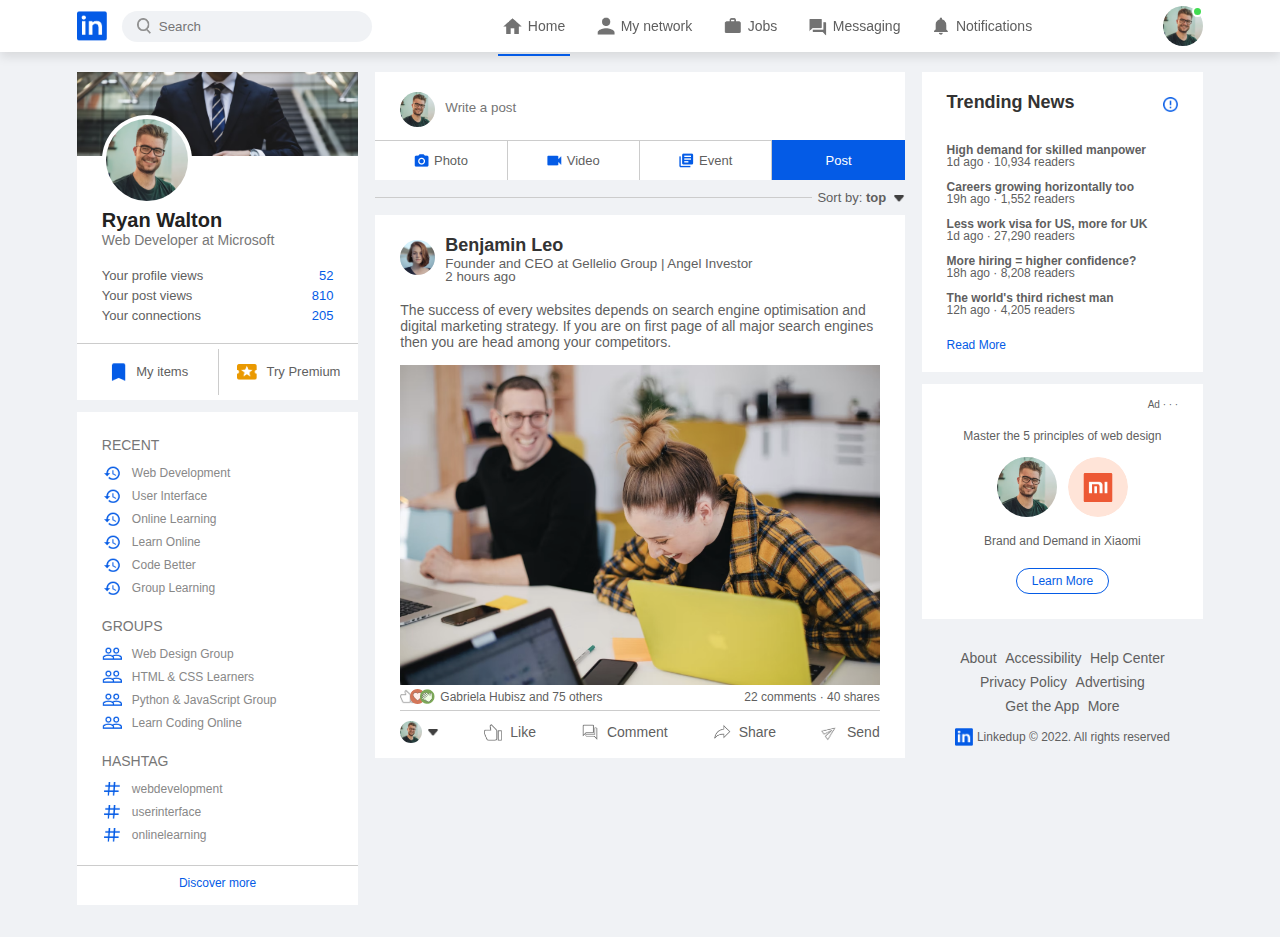
==== index.html @ 1560739d "post" ====
<!DOCTYPE html>
<html lang="en">
<head>
    <meta charset="UTF-8">
    <meta http-equiv="X-UA-Compatible" content="IE=edge">
    <meta name="viewport" content="width=device-width, initial-scale=1.0">
    <title>Social Media Website</title>
    <link rel="stylesheet" href="style.css">
</head>
<body>

<nav class="navbar">
    <div class="navbar-left">
        <a href="index.html" class="logo"><img src="images/logo.png"> </a>
        <div class="search-box">
            <img src="images/search.png">
            <input type="text" placeholder="Search">
        </div>
    </div>
    <div class="navbar-center">
        <ul>
            <li><a href="#" class="active-link"><img src="images/home.png"><span>Home</span> </a> </li>
            <li><a href="#"><img src="images/network.png"><span>My network</span> </a> </li>
            <li><a href="#"><img src="images/jobs.png"><span>Jobs</span> </a> </li>
            <li><a href="#"><img src="images/message.png"><span>Messaging</span> </a> </li>
            <li><a href="#"><img src="images/notification.png"><span>Notifications</span> </a> </li>
        </ul>
    </div>
    <div class="navbar-right">
        <div class="online">
            <img src="images/user-1.png" class="nav-profile-img">
        </div>
    </div>
</nav>


<!-----------navbar close------------>

<div class="container">
<!-------left sidebar---------->
    <div class="left-sidebar">
        <div class="sidebar-profile-box">
            <img src="images/cover-pic.png" width="100%">
            <div class="sidebar-profile-info">
                <img src="images/user-1.png">
                <h1>Ryan Walton</h1>
                <h3>Web Developer at Microsoft</h3>
                <ul>
                    <li>Your profile views <span>52</span></li>
                    <li>Your post views <span>810</span></li>
                    <li>Your connections <span>205</span></li>
                </ul>
            </div>
            <div class="sidebar-profile-link">
                <a href="#"><img src="images/items.png">My items</a>
                <a href="#"><img src="images/premium.png">Try Premium</a>
            </div>
        </div>
        <div class="sidebar-activity">
            <h3>RECENT</h3>
            <a href="#"><img src="images/recent.png"> Web Development </a>
            <a href="#"><img src="images/recent.png"> User Interface </a>
            <a href="#"><img src="images/recent.png"> Online Learning </a>
            <a href="#"><img src="images/recent.png"> Learn Online </a>
            <a href="#"><img src="images/recent.png"> Code Better </a>
            <a href="#"><img src="images/recent.png"> Group Learning </a>
            <h3>GROUPS</h3>
            <a href="#"><img src="images/group.png"> Web Design Group </a>
            <a href="#"><img src="images/group.png"> HTML & CSS Learners </a>
            <a href="#"><img src="images/group.png"> Python & JavaScript Group </a>
            <a href="#"><img src="images/group.png"> Learn Coding Online </a>
            <h3>HASHTAG</h3>
            <a href="#"><img src="images/hashtag.png"> webdevelopment </a>
            <a href="#"><img src="images/hashtag.png"> userinterface </a>
            <a href="#"><img src="images/hashtag.png"> onlinelearning </a>
            <div class="discover-more-link">
                <a href="#">Discover more</a>
            </div>
        </div>
    </div>
<!-------main content---------->
    <div class="main-content">
        <div class="create-post">
            <div class="create-post-input">
                <img src="images/user-1.png">
                <textarea rows="2" placeholder="Write a post"></textarea>
            </div>
            <div class="create-post-links">
                <li><img src="images/photo.png">Photo</li>
                <li><img src="images/video.png">Video</li>
                <li><img src="images/event.png">Event</li>
                <li>Post</li>
            </div>
        </div>
        <div class="sort-by">
            <hr>
            <p>Sort by: <span>top <img src="images/down-arrow.png"></span></p>
        </div>

        <div class="post">
            <div class="post-author">
                <img src="images/user-3.png">
                <div>
                    <h1>Benjamin Leo</h1>
                    <small>Founder and CEO at Gellelio Group | Angel Investor</small>
                    <small>2 hours ago</small>
                </div>
            </div>
            <p>The success of every websites depends on search engine optimisation and digital marketing strategy. If you are on first page of all major search engines then you are head among your competitors.</p>
            <img src="images/post-image-1.png" width="100%">

            <div class="post-stats">
                <div>
                    <img src="images/thumbsup.png">
                    <img src="images/love.png">
                    <img src="images/clap.png">
                    <span class="liked-users">Gabriela Hubisz and 75 others</span>
                </div>
                <div>
                    <span>22 comments &middot; 40 shares</span>
                </div>
            </div>

            <div class="post-activity">
                <div>
                    <img src="images/user-1.png" class="post-activity-user-icon">
                    <img src="images/down-arrow.png" class="post-activity-arrow-icon">
                </div>
                <div class="post-activity-link">
                    <img src="images/like.png">
                    <span>Like</span>
                </div>
                <div class="post-activity-link">
                    <img src="images/comment.png">
                    <span>Comment</span>
                </div>
                <div class="post-activity-link">
                    <img src="images/share.png">
                    <span>Share</span>
                </div>
                <div class="post-activity-link">
                    <img src="images/send.png">
                    <span>Send</span>
                </div>
            </div>

        </div>

    </div>
<!-------right sidebar---------->
    <div class="right-sidebar">
        <div class="sidebar-news">
            <img src="images/more.png" class="info-icon">
            <h3>Trending News</h3>
            <a href="#">High demand for skilled manpower</a>
            <span>1d ago &middot; 10,934 readers</span>

            <a href="#">Careers growing horizontally too</a>
            <span>19h ago &middot; 1,552 readers</span>

            <a href="#">Less work visa for US, more for UK</a>
            <span>1d ago &middot; 27,290 readers</span>

            <a href="#">More hiring = higher confidence?</a>
            <span>18h ago &middot; 8,208 readers</span>

            <a href="#">The world's third richest man</a>
            <span>12h ago &middot; 4,205 readers</span>

            <a href="#" class="read-more-link">Read More</a>
        </div>


        <div class="sidebar-ad">
            <small>Ad &middot; &middot; &middot;</small>
            <p>Master the 5 principles of web design</p>
            <div>
                <img src="images/user-1.png">
                <img src="images/mi-logo.png">
            </div>
            <b>Brand and Demand in Xiaomi</b>
            <a href="#" class="ad-link">Learn More</a>
        </div>

        <div class="sidebar-useful-links">
            <a href="#">About</a>
            <a href="#">Accessibility</a>
            <a href="#">Help Center</a>
            <a href="#">Privacy Policy</a>
            <a href="#">Advertising</a>
            <a href="#">Get the App</a>
            <a href="#">More</a>

            <div class="copyright-msg">
                <img src="images/logo.png">
                <p>Linkedup &#169; 2022. All rights reserved</p>
            </div>

        </div>

    </div>
</div>
    
</body>
</html>
---- style.css ----
*{
    margin: 0;
    padding: 0;
    font-family: 'Poppins', sans-serif;
    box-sizing: border-box;
}
body{
    background: #f0f2f5;
    color: #5f5f5f;
}
a{
    text-decoration: none;
    color: #5f5f5f;
}
.navbar{
    display: flex;
    align-items: center;
    justify-content: space-between;
    background: #fff;
    padding: 6px 6%;
    position: sticky;
    top: 0;
    z-index: 100;
    box-shadow: 0 5px 10px rgba(0, 0, 0, 0.1);
}
.logo img{
    width: 30px;
    margin-right: 15px;
    display: block;
}
.navbar-center ul li{
    display: inline-block;
    list-style: none;
}
.navbar-center ul li a{
    display: flex;
    align-items: center;
    font-size: 14px;
    margin: 5px 8px;
    padding-right: 5px;
    position: relative;
}
.navbar-center ul li a img{
    width: 30px;
}
.navbar-center ul li a::after{
    content: '';
    width: 0;
    height: 2px;
    background: #045be6;
    position: absolute;
    bottom: -15px;
    transition: width 0.3s;
}
.navbar-center ul li a:hover::after,
.navbar-center ul li a.active-link::after
{
    width: 100%;
}
.nav-profile-img{
    width: 40px;
    border-radius: 50%;
    display: block;
    cursor: pointer;
    position: relative;
}
.online{
    position: relative;
}
.online::after{
    content: '';
    width: 7px;
    height: 7px;
    border: 2px solid #fff;
    border-radius: 50%;
    right: 0px;
    top: 0px;
    background: #41db51;
    position: absolute;
}
.search-box{
    background: #f0f2f5;
    width: 250px;
    border-radius: 20px;
    display: flex;
    align-items: center;
    padding: 0 15px;
}
.navbar-left{
    display: flex;
    align-items: center;
}
.search-box img{
    width: 14px;
}
.search-box input{
    width: 100%;
    background: transparent;
    padding: 8px;
    outline: none;
    border: 0;
}

/*-------------------navbar end ----------------*/

.container{
    padding: 20px 6%;
    display: flex;
    flex-wrap: wrap;
    justify-content: space-between;
}

/*-------------------left sidebar------------*/

.left-sidebar{
    flex-basis: 25%;
    align-self: flex-start;
}
.sidebar-profile-box{
    background: #fff;
}
.sidebar-profile-info{
    padding: 0 25px;
}
.sidebar-profile-info img{
    width: 90px;
    border-radius: 50%;
    background: #fff;
    padding: 4px;
    margin-top: -45px;
}
.sidebar-profile-info h1{
    font-size: 20px;
    font-weight: 600;
    color: #222;
}
.sidebar-profile-info h3{
    font-size: 14px;
    font-weight: 500;
    color: #777;
}
.sidebar-profile-info ul{
    list-style: none;
    margin: 20px 0;
}
.sidebar-profile-info ul li{
    width: 100%;
    margin: 5px 0;
    font-size: 13px;
}
.sidebar-profile-info ul li span{
    float: right;
    color: #045be6;
}
.sidebar-profile-link{
    display: flex;
    align-items: center;
    border-top: 1px solid #ccc;
}
.sidebar-profile-link a{
    flex-basis: 50%;
    display: flex;
    align-items: center;
    justify-content: center;
    padding: 15px 0;
    font-size: 13px;
    border-left: 1px solid #ccc;
}
.sidebar-profile-link a:first-child{
    border-left: 0;
}
.sidebar-profile-link a img{
    width: 20px;
    margin-right: 10px;
}
.sidebar-activity{
    background: #fff;
    padding: 5px 25px;
    margin: 12px 0;
}
.sidebar-activity h3{
    color: #777;
    font-size: 14px;
    font-weight: 500;
    margin: 20px 0 10px;
}
.sidebar-activity a{
    display: flex;
    align-items: center;
    font-size: 12px;
    font-weight: 500;
    color: #888;
    margin: 3px 0;
}
.sidebar-activity a img{
    width: 20px;
    margin-right: 10px;
}
.discover-more-link{
    border-top: 1px solid #ccc;
    text-align: center;
    margin-top: 20px;
    margin-left: -25px;
    margin-right: -25px;
}
.discover-more-link a{
    color: #045be6;
    display: inline-block;
    margin: 10px 0;
}

/*-------------------right sidebar------------*/
.right-sidebar{
    flex-basis: 25%;
    align-self: flex-start;
}
.sidebar-news{
    background: #fff;
    padding: 10px 25px;
}
.info-icon{
    width: 15px;
    float: right;
    margin-top: 15px;
}
.sidebar-news h3{
    font-size: 18px;
    font-weight: 600;
    color: #333;
    margin: 10px 0 30px;
}
.sidebar-news a{
    display: block;
    font-size: 12px;
    font-weight: 600;
    margin-top: 10px;
    margin-bottom: -5px;
}
.sidebar-news span{
    font-size: 12px;
}
.sidebar-news .read-more-link{
    color: #045be6;
    font-weight: 500;
    margin: 20px 0 10px;
}
.sidebar-ad{
    background: #fff;
    padding: 15px 25px;
    text-align: center;
    margin: 12px 0;
    font-size: 12px;
}
.sidebar-ad img{
    width: 60px;
    border-radius: 50%;
    margin: 4px;
}
.sidebar-ad small{
    float: right;
    font-weight: 500;
}
.sidebar-ad p{
    margin-top: 30px;
    margin-bottom: 10px;
}
.sidebar-ad b{
    display: block;
    font-weight: 500;
    margin-top: 10px;
}
.ad-link{
    display: inline-block;
    border: 1px solid #045be6;
    border-radius: 30px;
    padding: 5px 15px;
    color: #045be6;
    font-weight: 500;
    margin: 20px auto 10px;
}
.sidebar-useful-links{
    padding: 15px 25px;
    text-align: center;
}
.sidebar-useful-links a{
    display: inline-block;
    font-size: 14px;
    margin: 4px 2px;
}
.copyright-msg{
    display: flex;
    align-items: center;
    justify-content: center;
    font-size: 12px;
    margin-top: 10px;
    font-weight: 500;
}
.copyright-msg img{
    width: 18px;
    margin-right: 4px;
}

/*-------------------main content------------*/
.main-content{
    flex-basis: 47%;
}
.create-post{
    background: #fff;
}
.create-post-input{
    padding: 20px 25px 10px;
    display: flex;
    align-items: flex-start;
}
.create-post-input img{
    width: 35px;
    border-radius: 50%;
    margin-right: 10px;
}
.create-post-input textarea{
    width: 100%;
    border: 0;
    outline: 0;
    resize: none;
    background: transparent;
    margin-top: 8px;
}
::placeholder{
    font-weight: 500;
}
.create-post-links{
    display: flex;
    align-items: flex-start;
}
.create-post-links li{
    list-style: none;
    border-top: 1px solid #ccc;
    border-right: 1px solid #ccc;
    flex-basis: 25%;
    height: 40px;
    font-size: 13px;
    display: flex;
    align-items: center;
    justify-content: center;
    cursor: pointer;
}
.create-post-links li img{
    width: 15px;
    margin-right: 5px;
}
.create-post-links li:last-child{
    background: #045be6;
    color: #fff;
    border-top: 0;
    border-right: 0;
}
.sort-by{
    display: flex;
    align-items: center;
    margin: 10px 0;
}
.sort-by hr{
    flex: 1;
    border: 0;
    height: 1px;
    background: #ccc;
}
.sort-by p{
    font-size: 13px;
    padding-left: 5px;
}
.sort-by p span{
    font-weight: 600;
    cursor: pointer;
}
.sort-by p span img{
    width: 12px;
    margin-left: 3px;
}
.post{
    background: #fff;
    padding: 20px 25px 5px;
    margin: 5px 0 15px;
}
.post-author{
    display: flex;
    align-items: flex-start;
    margin-bottom: 20px;
}
.post-author img{
    width: 35px;
    border-radius: 50%;
    margin-right: 10px;
    margin-top: 5px;
}
.post-author h1{
    font-size: 18px;
    font-weight: 600;
    color: #333;
}
.post-author small{
    display: block;
    margin-bottom: -2px;
}
.post p{
    font-size: 14px;
    margin-bottom: 15px;
}
.post-stats{
    display: flex;
    flex-wrap: wrap;
    align-items: center;
    justify-content: space-between;
    font-size: 12px;
    border-bottom: 1px solid #ccc;
    padding-bottom: 6px;
}
.post-stats div{
    display: flex;
    align-items: center;
}
.post-stats img{
    width: 15px;
    margin-right: -5px;
}
.liked-users{
    margin-left: 10px;
}
.post-activity{
    display: flex;
    align-items: center;
    justify-content: space-between;
    padding: 10px 0;
    font-size: 14px;
    font-weight: 500;
}
.post-activity div{
    display: flex;
    align-items: center;
}
.post-activity-user-icon{
    width: 22px;
    border-radius: 50%;
}
.post-activity-arrow-icon{
    width: 12px;
    margin-left: 5px;
}
.post-activity-link img{
    width: 18px;
    margin-right: 8px;
}
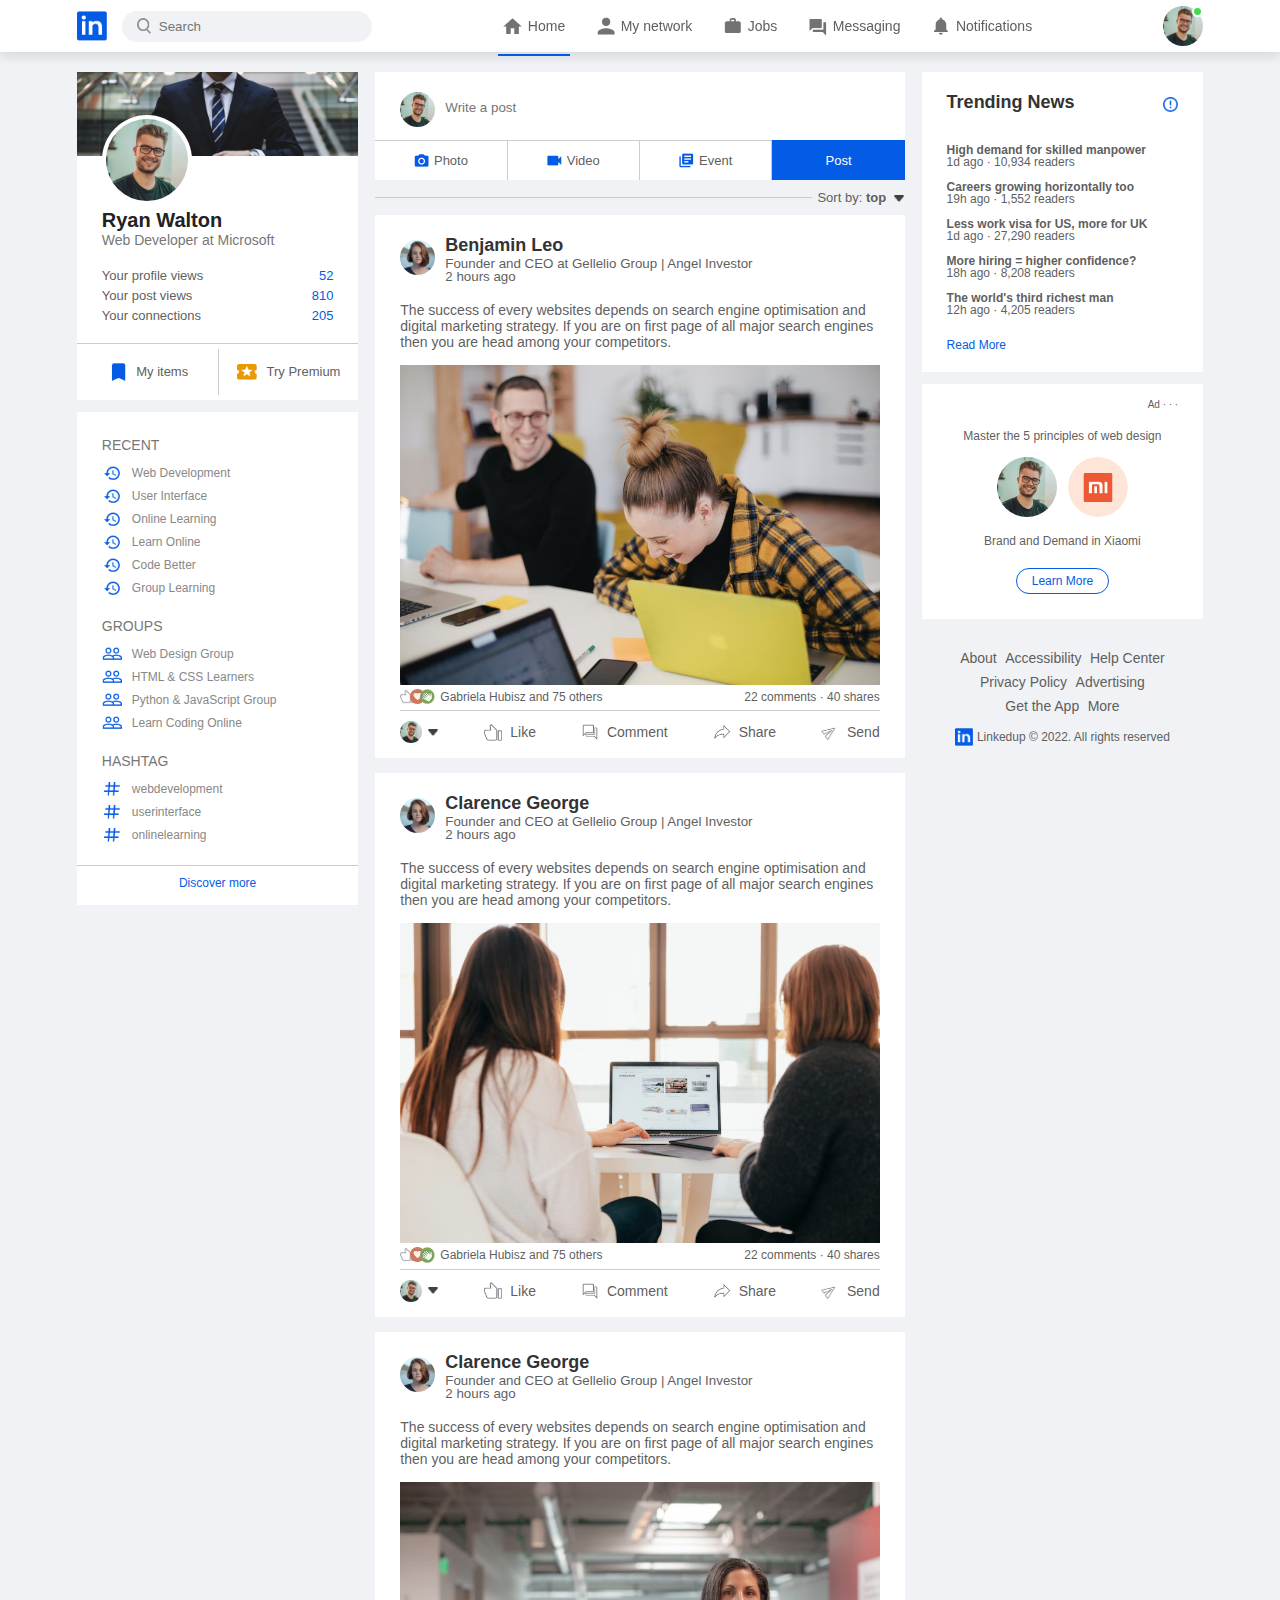
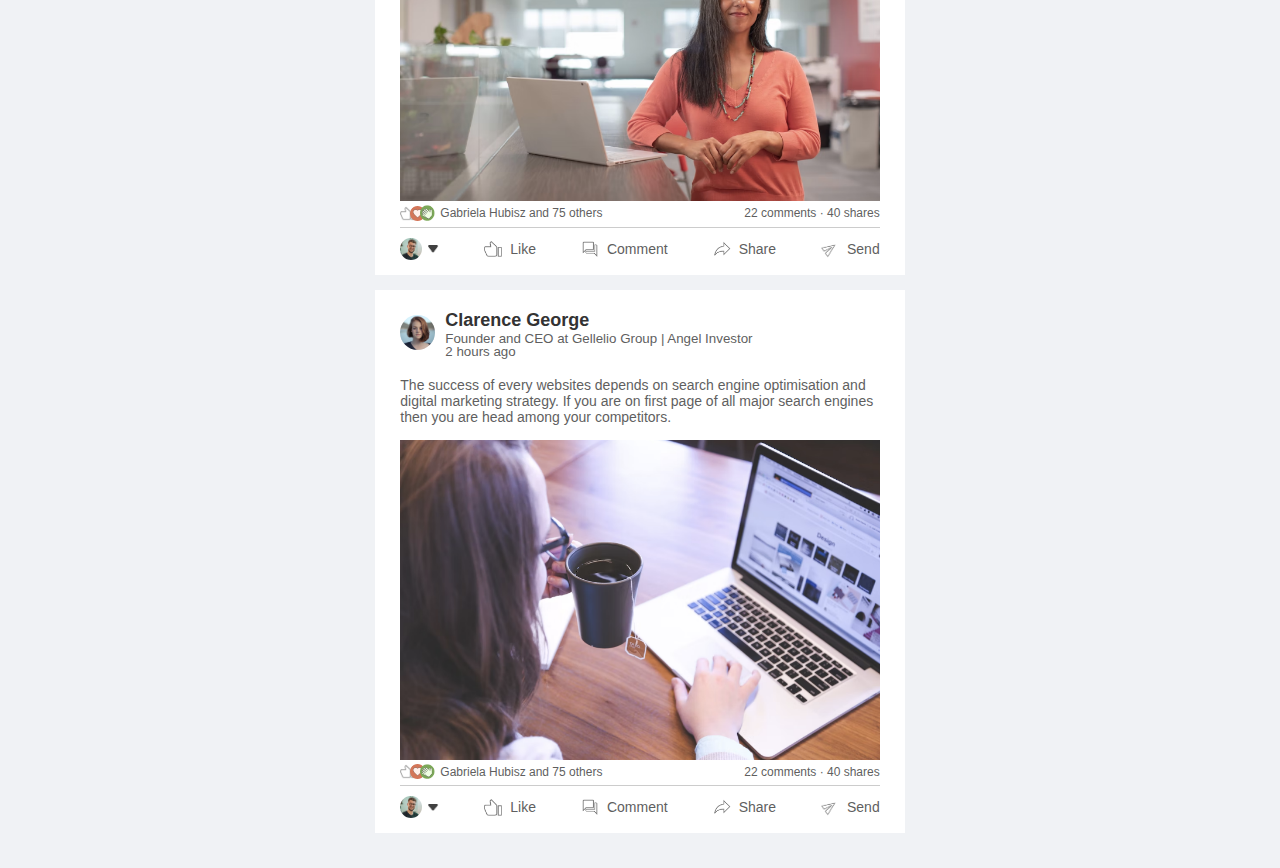
==== commit f627898e: "posts" ====
--- a/index.html
+++ b/index.html
@@ -145,6 +145,150 @@
             </div>
 
         </div>
+        <div class="post">
+            <div class="post-author">
+                <img src="images/user-3.png">
+                <div>
+                    <h1>Clarence George</h1>
+                    <small>Founder and CEO at Gellelio Group | Angel Investor</small>
+                    <small>2 hours ago</small>
+                </div>
+            </div>
+            <p>The success of every websites depends on search engine optimisation and digital marketing strategy. If you are on first page of all major search engines then you are head among your competitors.</p>
+            <img src="images/post-image-2.png" width="100%">
+
+            <div class="post-stats">
+                <div>
+                    <img src="images/thumbsup.png">
+                    <img src="images/love.png">
+                    <img src="images/clap.png">
+                    <span class="liked-users">Gabriela Hubisz and 75 others</span>
+                </div>
+                <div>
+                    <span>22 comments &middot; 40 shares</span>
+                </div>
+            </div>
+
+            <div class="post-activity">
+                <div>
+                    <img src="images/user-1.png" class="post-activity-user-icon">
+                    <img src="images/down-arrow.png" class="post-activity-arrow-icon">
+                </div>
+                <div class="post-activity-link">
+                    <img src="images/like.png">
+                    <span>Like</span>
+                </div>
+                <div class="post-activity-link">
+                    <img src="images/comment.png">
+                    <span>Comment</span>
+                </div>
+                <div class="post-activity-link">
+                    <img src="images/share.png">
+                    <span>Share</span>
+                </div>
+                <div class="post-activity-link">
+                    <img src="images/send.png">
+                    <span>Send</span>
+                </div>
+            </div>
+
+        </div>
+        <div class="post">
+            <div class="post-author">
+                <img src="images/user-3.png">
+                <div>
+                    <h1>Clarence George</h1>
+                    <small>Founder and CEO at Gellelio Group | Angel Investor</small>
+                    <small>2 hours ago</small>
+                </div>
+            </div>
+            <p>The success of every websites depends on search engine optimisation and digital marketing strategy. If you are on first page of all major search engines then you are head among your competitors.</p>
+            <img src="images/post-image-3.png" width="100%">
+
+            <div class="post-stats">
+                <div>
+                    <img src="images/thumbsup.png">
+                    <img src="images/love.png">
+                    <img src="images/clap.png">
+                    <span class="liked-users">Gabriela Hubisz and 75 others</span>
+                </div>
+                <div>
+                    <span>22 comments &middot; 40 shares</span>
+                </div>
+            </div>
+
+            <div class="post-activity">
+                <div>
+                    <img src="images/user-1.png" class="post-activity-user-icon">
+                    <img src="images/down-arrow.png" class="post-activity-arrow-icon">
+                </div>
+                <div class="post-activity-link">
+                    <img src="images/like.png">
+                    <span>Like</span>
+                </div>
+                <div class="post-activity-link">
+                    <img src="images/comment.png">
+                    <span>Comment</span>
+                </div>
+                <div class="post-activity-link">
+                    <img src="images/share.png">
+                    <span>Share</span>
+                </div>
+                <div class="post-activity-link">
+                    <img src="images/send.png">
+                    <span>Send</span>
+                </div>
+            </div>
+
+        </div>
+        <div class="post">
+            <div class="post-author">
+                <img src="images/user-3.png">
+                <div>
+                    <h1>Clarence George</h1>
+                    <small>Founder and CEO at Gellelio Group | Angel Investor</small>
+                    <small>2 hours ago</small>
+                </div>
+            </div>
+            <p>The success of every websites depends on search engine optimisation and digital marketing strategy. If you are on first page of all major search engines then you are head among your competitors.</p>
+            <img src="images/post-image-4.png" width="100%">
+
+            <div class="post-stats">
+                <div>
+                    <img src="images/thumbsup.png">
+                    <img src="images/love.png">
+                    <img src="images/clap.png">
+                    <span class="liked-users">Gabriela Hubisz and 75 others</span>
+                </div>
+                <div>
+                    <span>22 comments &middot; 40 shares</span>
+                </div>
+            </div>
+
+            <div class="post-activity">
+                <div>
+                    <img src="images/user-1.png" class="post-activity-user-icon">
+                    <img src="images/down-arrow.png" class="post-activity-arrow-icon">
+                </div>
+                <div class="post-activity-link">
+                    <img src="images/like.png">
+                    <span>Like</span>
+                </div>
+                <div class="post-activity-link">
+                    <img src="images/comment.png">
+                    <span>Comment</span>
+                </div>
+                <div class="post-activity-link">
+                    <img src="images/share.png">
+                    <span>Share</span>
+                </div>
+                <div class="post-activity-link">
+                    <img src="images/send.png">
+                    <span>Send</span>
+                </div>
+            </div>
+
+        </div>
 
     </div>
 <!-------right sidebar---------->
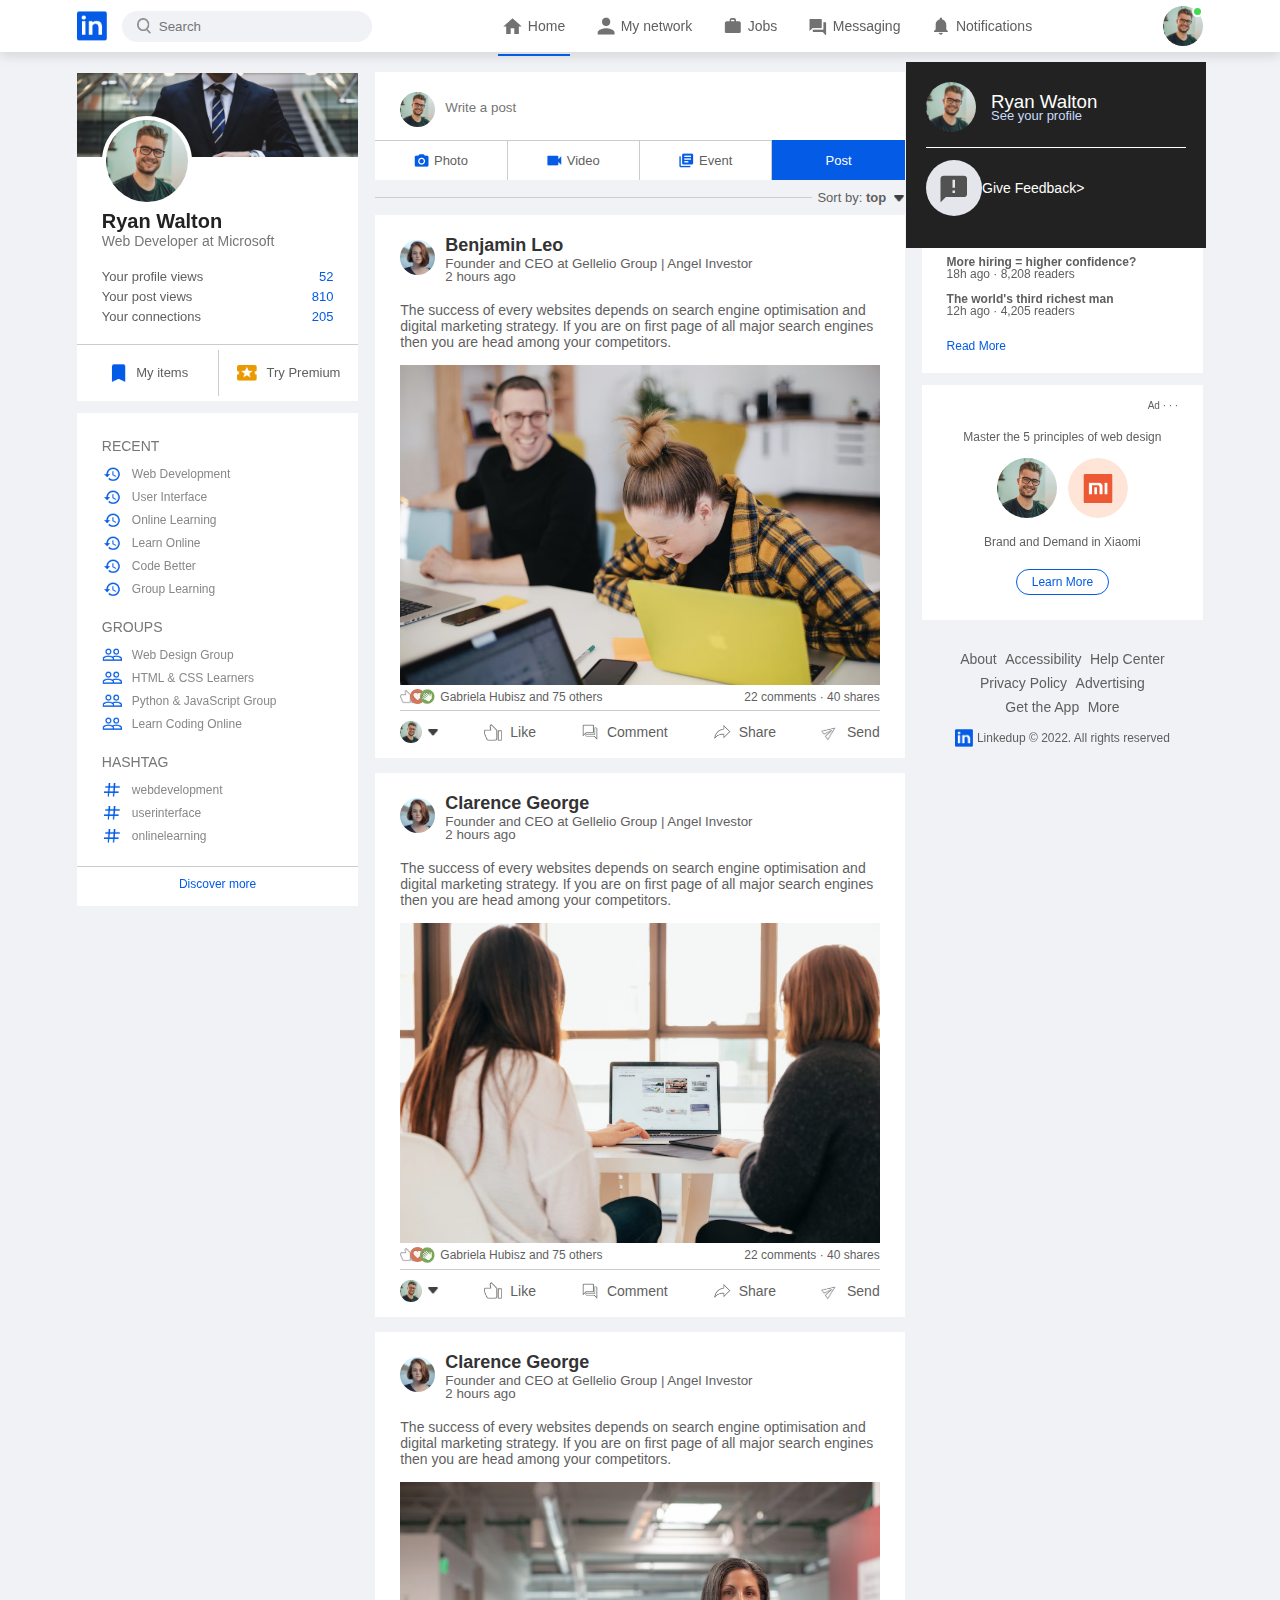
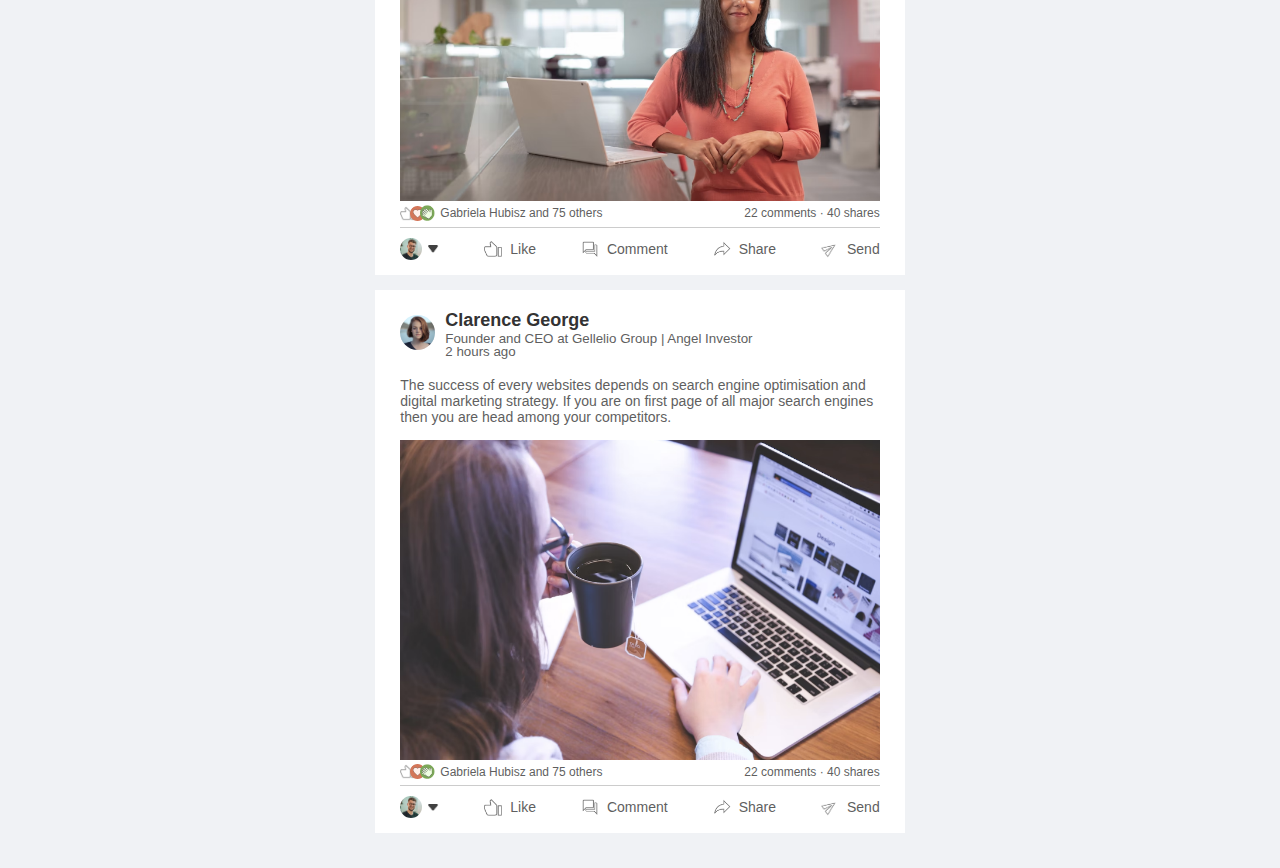
==== commit 37b1a1f7: "posts" ====
--- a/index.html
+++ b/index.html
@@ -31,6 +31,27 @@
             <img src="images/user-1.png" class="nav-profile-img">
         </div>
     </div>
+<!-----------profile-drop-down-menu-------->
+<div class="profile-menu-wrap">
+    <div class="profile-menu">
+        <div class="user-info">
+            <img src="images/user-1.png">
+            <div>
+                <h3>Ryan Walton</h3>
+                <a href="#">See your profile</a>
+            </div>
+        </div>
+        <hr>
+        <a href="#" class="profile-menu-link">
+            <img src="images/feedback.png">
+            <p>Give Feedback</p>
+            <span>></span>
+        </a>
+    </div>
+</div>
+
+
+
 </nav>
 
 
--- a/style.css
+++ b/style.css
@@ -115,6 +115,8 @@
 .left-sidebar{
     flex-basis: 25%;
     align-self: flex-start;
+    position: sticky;
+    top: 73px;
 }
 .sidebar-profile-box{
     background: #fff;
@@ -213,6 +215,8 @@
 .right-sidebar{
     flex-basis: 25%;
     align-self: flex-start;
+    position: sticky;
+    top: 73px;
 }
 .sidebar-news{
     background: #fff;
@@ -449,4 +453,48 @@
 .post-activity-link img{
     width: 18px;
     margin-right: 8px;
+}
+/*-----------------profile-drop-down-menu---------------*/
+.profile-menu-wrap{
+    position: absolute;
+    top: 100%;
+    right: 5%;
+    width: 320px;
+}
+.profile-menu{
+    background: #222;
+    color: #fff;
+    padding: 20px;
+    margin: 10px;
+}
+.user-info{
+    display: flex;
+    align-items: center;
+}
+.user-info img{
+    width: 50px;
+    border-radius: 50%;
+    margin-right: 15px;
+}
+.user-info h3{
+    font-weight: 500;
+    margin-bottom: -7px;
+}
+.user-info a{
+    color: #c9dbf8;
+    font-size: 13px;
+}
+.profile-menu hr{
+    border: 0;
+    height: 1px;
+    width: 100%;
+    background: #fff;
+    margin: 15px 0 10px;
+}
+.profile-menu-link{
+    display: flex;
+    align-items: center;
+    color: #fff;
+    margin: 12px 0;
+    font-size: 14px;
 }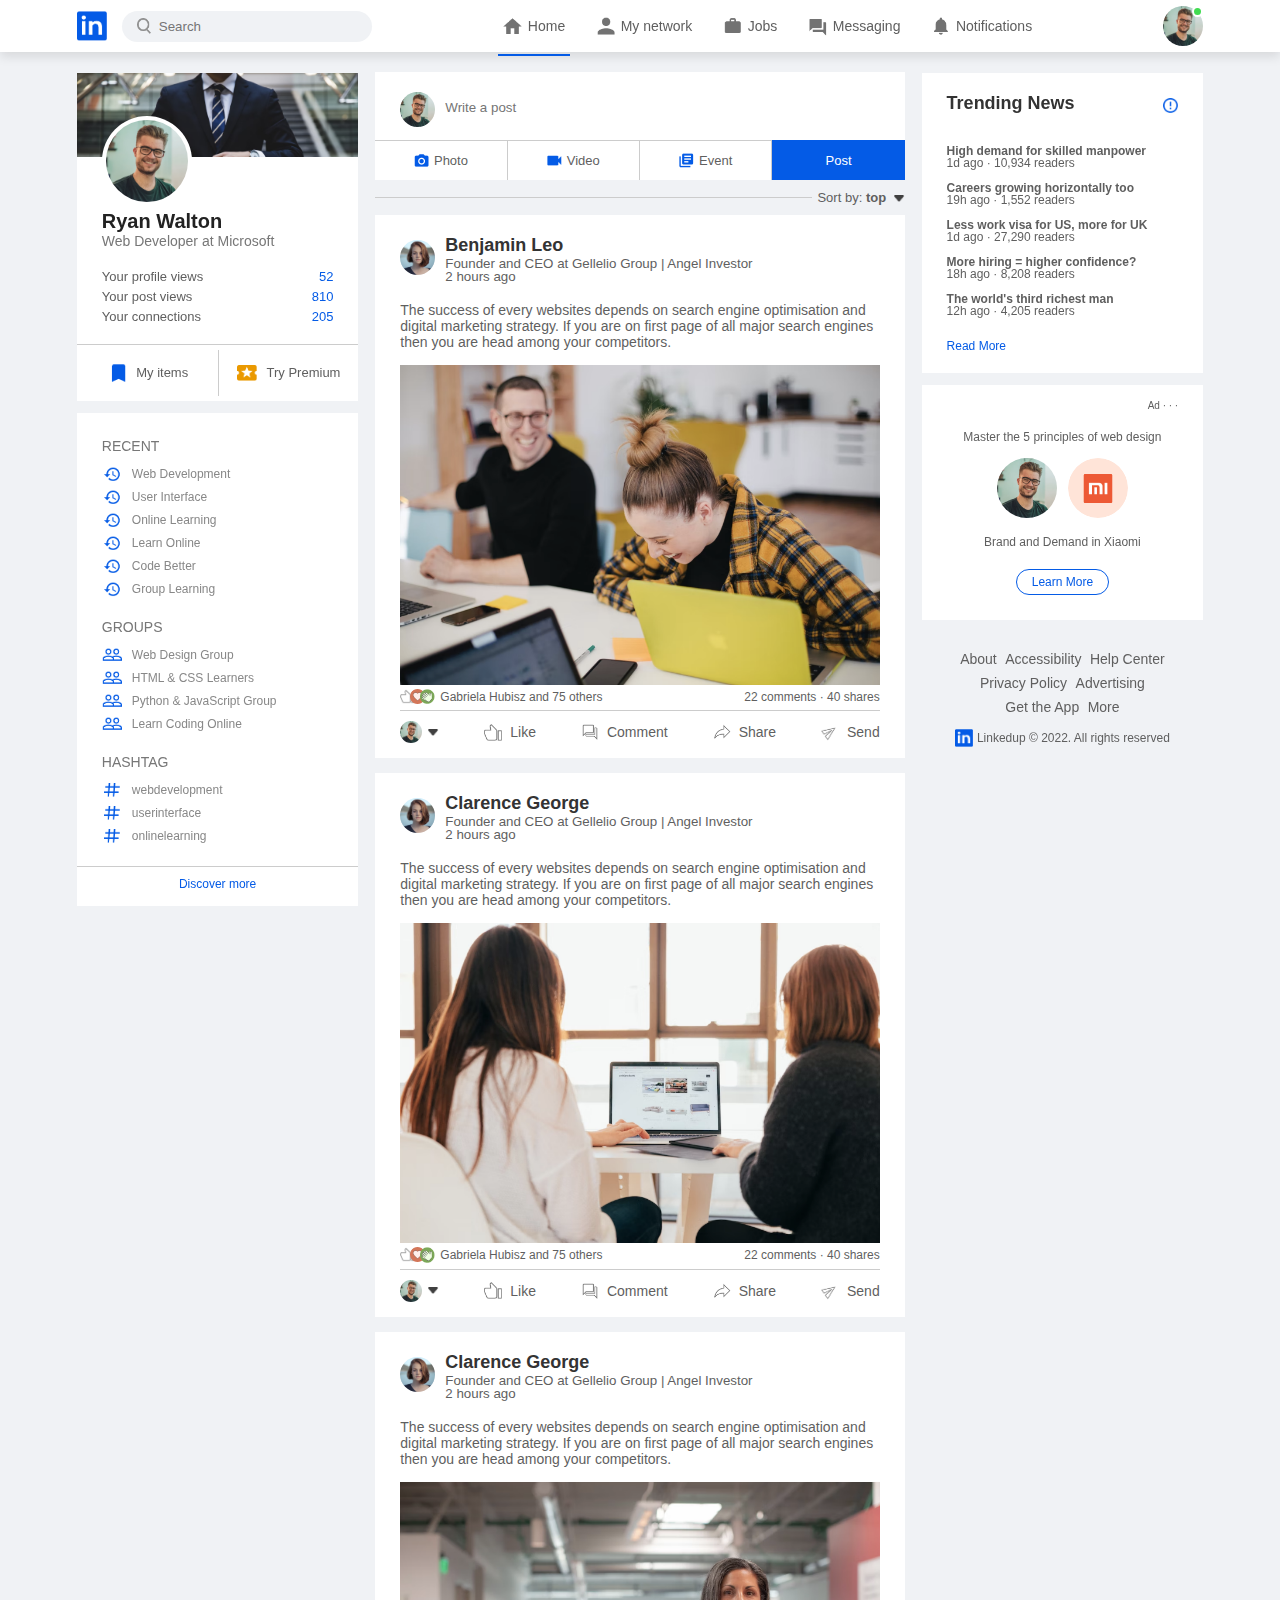
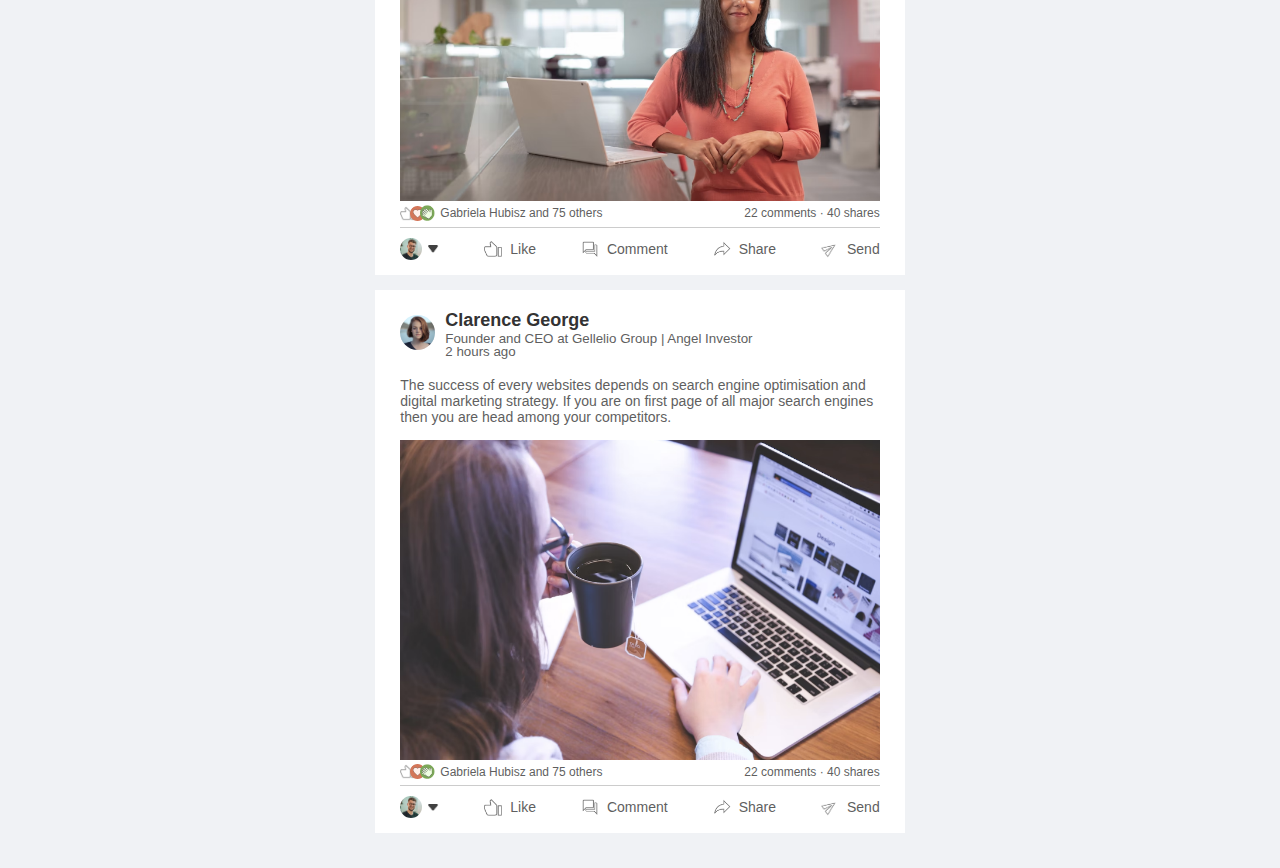
==== commit 8496125a: ".." ====
--- a/index.html
+++ b/index.html
@@ -32,7 +32,7 @@
         </div>
     </div>
 <!-----------profile-drop-down-menu-------->
-<div class="profile-menu-wrap">
+<div class="profile-menu-wrap" id="profileMenu">
     <div class="profile-menu">
         <div class="user-info">
             <img src="images/user-1.png">
@@ -45,6 +45,26 @@
         <a href="#" class="profile-menu-link">
             <img src="images/feedback.png">
             <p>Give Feedback</p>
+            <span>></span>
+        </a>
+        <a href="#" class="profile-menu-link">
+            <img src="images/setting.png">
+            <p>Settings & Privacy</p>
+            <span>></span>
+        </a>
+        <a href="#" class="profile-menu-link">
+            <img src="images/help.png">
+            <p>Help & Support</p>
+            <span>></span>
+        </a>
+        <a href="#" class="profile-menu-link">
+            <img src="images/display.png">
+            <p>Display & Accessibility</p>
+            <span>></span>
+        </a>
+        <a href="#" class="profile-menu-link">
+            <img src="images/logout.png">
+            <p>Logout</p>
             <span>></span>
         </a>
     </div>
--- a/style.css
+++ b/style.css
@@ -460,6 +460,12 @@
     top: 100%;
     right: 5%;
     width: 320px;
+    max-height: 0;
+    overflow: hidden;
+    transition: max-height 0.5s;
+}
+.profile-menu-wrap.open-menu{
+    max-height: 400px;
 }
 .profile-menu{
     background: #222;
@@ -497,4 +503,12 @@
     color: #fff;
     margin: 12px 0;
     font-size: 14px;
+}
+.profile-menu-link p{
+    width: 100%;
+}
+.profile-menu-link img{
+    width: 35px;
+    border-radius: 50%;
+    margin-right: 15px;
 }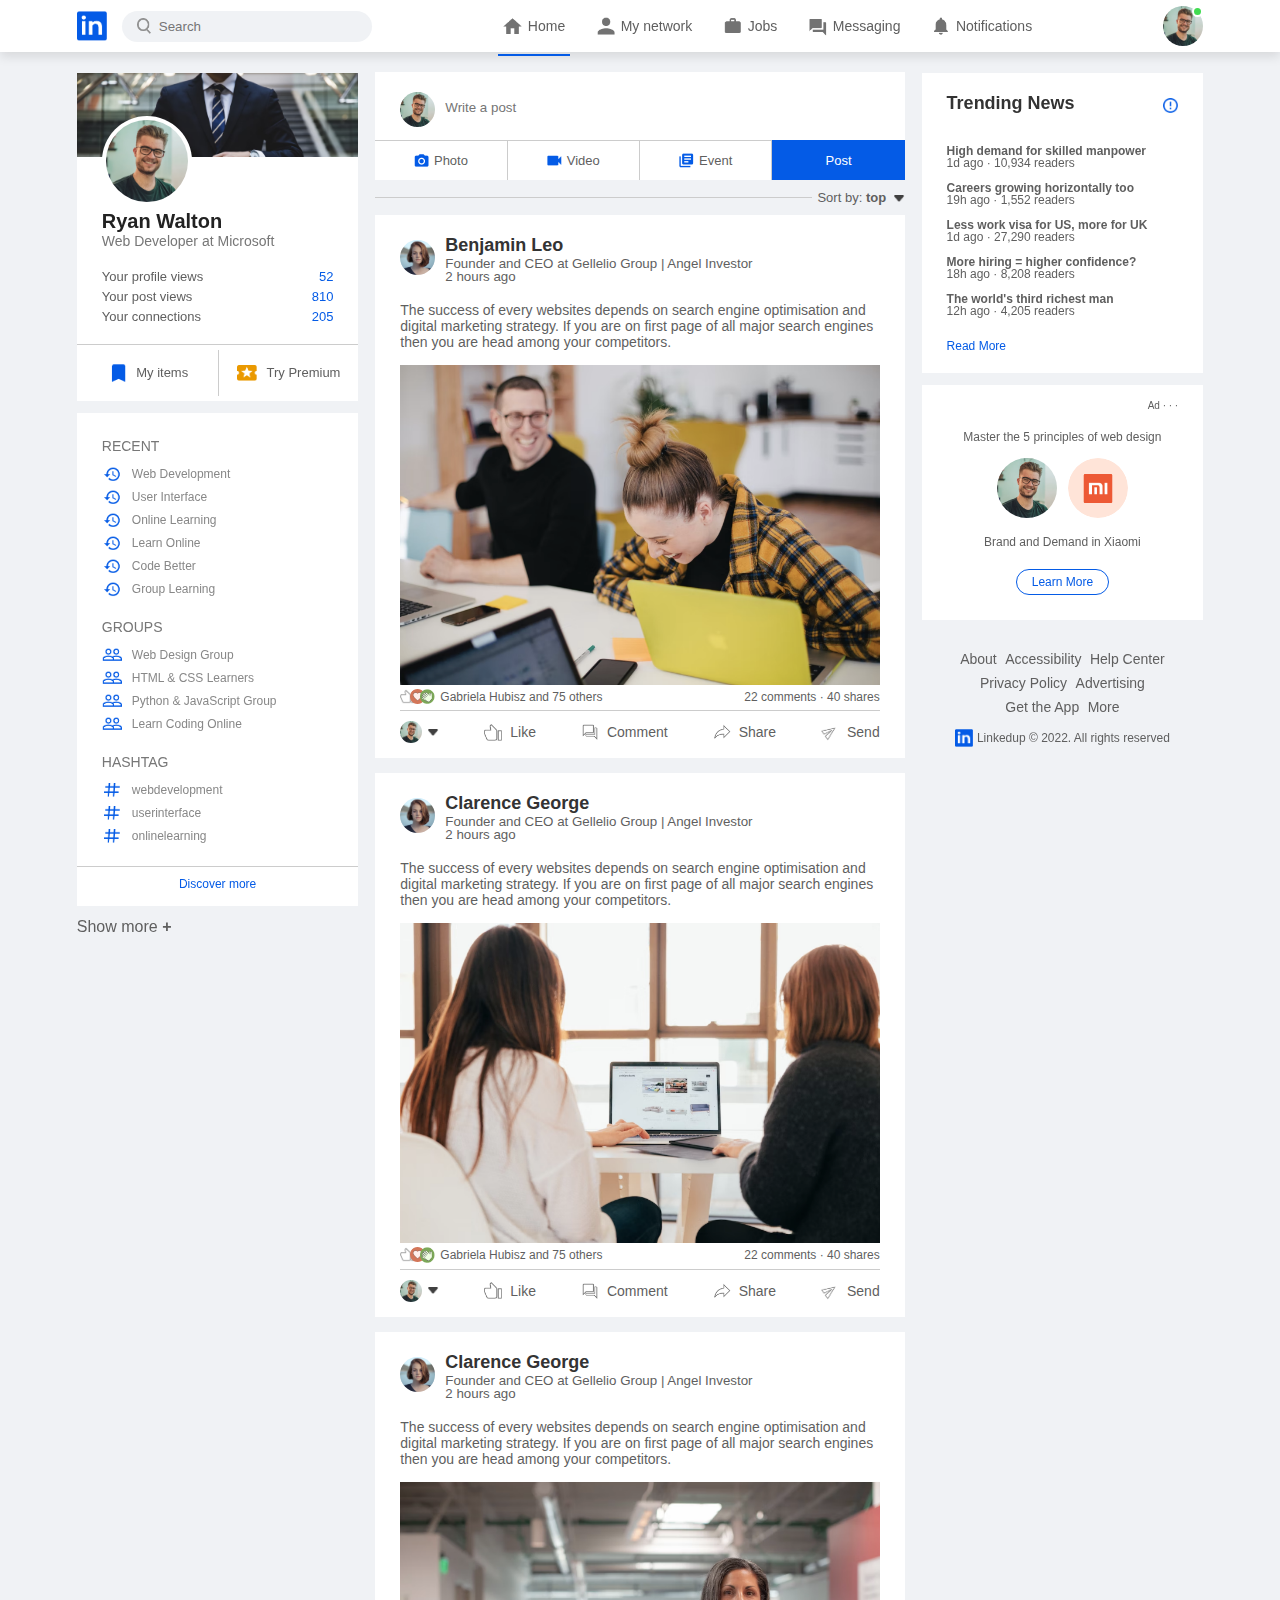
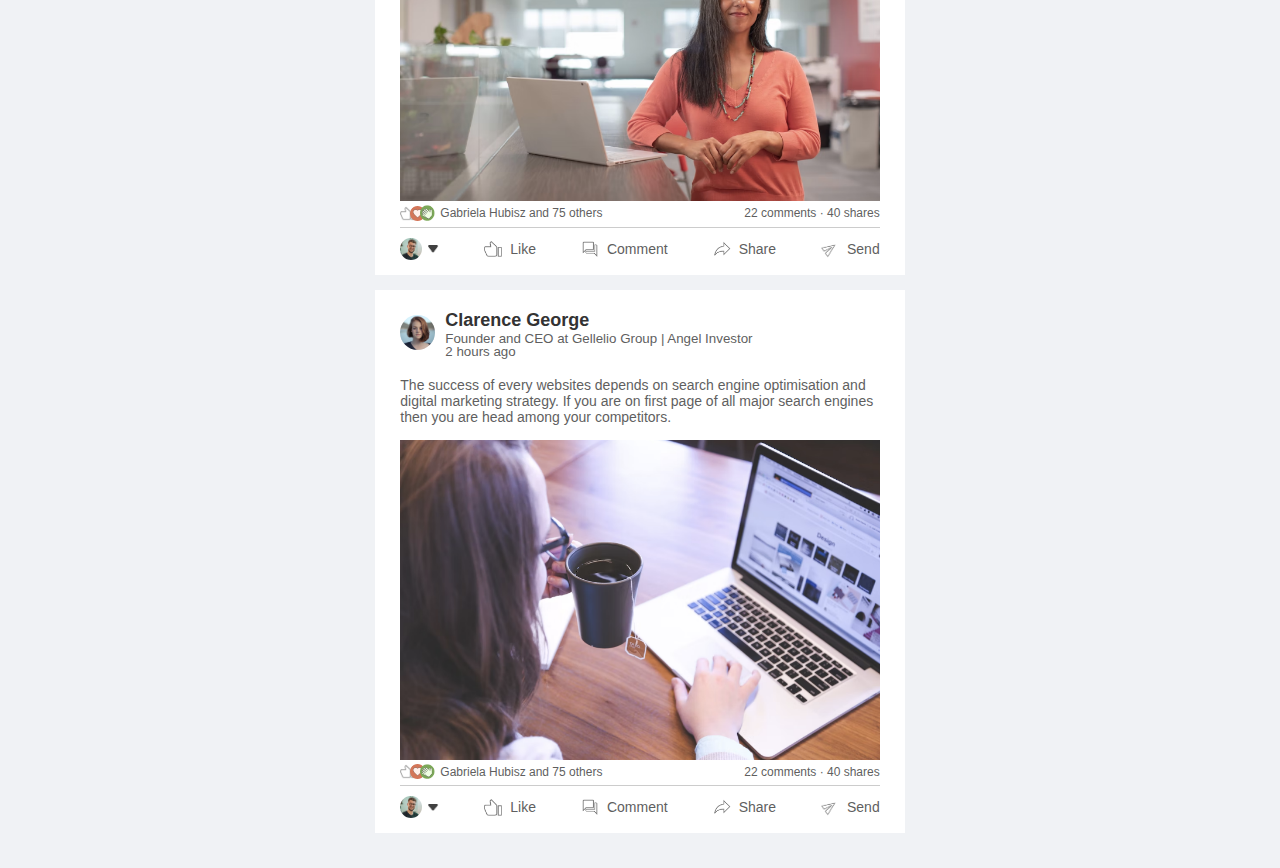
==== commit 43608fdf: ".." ====
--- a/index.html
+++ b/index.html
@@ -28,7 +28,7 @@
     </div>
     <div class="navbar-right">
         <div class="online">
-            <img src="images/user-1.png" class="nav-profile-img">
+            <img src="images/user-1.png" class="nav-profile-img" onclick="toggleMenu()">
         </div>
     </div>
 <!-----------profile-drop-down-menu-------->
@@ -38,7 +38,7 @@
             <img src="images/user-1.png">
             <div>
                 <h3>Ryan Walton</h3>
-                <a href="#">See your profile</a>
+                <a href="profile.html">See your profile</a>
             </div>
         </div>
         <hr>
@@ -97,7 +97,7 @@
                 <a href="#"><img src="images/premium.png">Try Premium</a>
             </div>
         </div>
-        <div class="sidebar-activity">
+        <div class="sidebar-activity" id="sidebarActivity">
             <h3>RECENT</h3>
             <a href="#"><img src="images/recent.png"> Web Development </a>
             <a href="#"><img src="images/recent.png"> User Interface </a>
@@ -118,6 +118,8 @@
                 <a href="#">Discover more</a>
             </div>
         </div>
+
+        <p id="showMoreLink" onclick="toggleActivity()">Show more <b>+</b></p>
     </div>
 <!-------main content---------->
     <div class="main-content">
@@ -386,5 +388,26 @@
     </div>
 </div>
     
+<script>
+
+    let profileMenu = document.getElementById("profileMenu");
+
+    function toggleMenu(){
+        profileMenu.classList.toggle("open-menu");
+    }
+
+</script>
+
+<script>
+
+    let sideActivity = document.getElementById("sidebarActivity");
+    let moreLink = document.getElementById("showMoreLink");
+
+    function toggleActivity(){
+        sideActivity.classList.toggle("open-activity");
+    }
+
+</script>
+
 </body>
 </html>--- a/style.css
+++ b/style.css
@@ -511,4 +511,262 @@
     width: 35px;
     border-radius: 50%;
     margin-right: 15px;
+}
+
+/*--------------profile-page-----------*/
+.profile-main{
+    flex-basis: 73%;
+}
+.profile-sidebar{
+    flex-basis: 25%;
+    align-self: flex-start;
+    position: sticky;
+    top: 73px;
+}
+.profile-container{
+    background: #fff;
+}
+.profile-container-inner{
+    padding: 0 4% 10px;
+}
+.profile-pic{
+    width: 150px;
+    border-radius: 50%;
+    margin-top: -75px;
+    padding: 5px;
+    background: #fff;
+}
+.profile-container h1{
+    font-size: 28px;
+    font-weight: 600;
+    color: #222;
+}
+.profile-container b{
+    font-weight: 500;
+}
+.profile-container p{
+    margin-top: 5px
+}
+.profile-container p a{
+    color: #045be6;
+    font-weight: 500;
+}
+.mutual-connection{
+    display: flex;
+    align-items: center;
+    margin: 20px 0;
+}
+.mutual-connection img{
+    width: 30px;
+    border-radius: 50%;
+    margin-right: 5px;
+}
+.profile-btn{
+    margin: 20px 0;
+}
+.profile-btn a{
+    display: inline-flex;
+    align-items: center;
+    background: #e4e6eb;
+    padding: 6px 15px;
+    border-radius: 4px;
+    margin-right: 10px;
+}
+.profile-btn a img{
+    width: 18px;
+    margin-right: 5px;
+}
+.profile-btn .primary-btn{
+    background: #045be6;
+    color: #fff;
+}
+.profile-description{
+    background: #fff;
+    padding: 20px 4% 30px;
+    margin: 12px 0;
+}
+.profile-description h2{
+    color: #333;
+    margin: 10px 0 20px;
+    font-weight: 600;
+}
+.see-more-link{
+    display: block;
+    text-align: right;
+    font-size: 15px;
+}
+.profile-desc-row{
+    display: flex;
+    align-items: flex-start;
+    margin: 20px 0;
+}
+.profile-desc-row img{
+    width: 50px;
+    margin-right: 25px;
+    margin-top: 5px;
+}
+.profile-desc-row div{
+    width: 100%;
+}
+.profile-desc-row h3{
+    font-size: 18px;
+    font-weight: 600;
+    color: #333;
+}
+.profile-desc-row b{
+    display: block;
+    font-weight: 500;
+    font-size: 15px;
+}
+.profile-desc-row p{
+    margin-top: 15px;
+}
+.profile-desc-row hr{
+    border: 0;
+    border-bottom: 1px solid #999;
+    margin-top: 10px;
+}
+.experience-link{
+    display: flex;
+    align-items: center;
+    justify-content: center;
+    padding-top: 20px;
+    font-weight: 500;
+}
+.experience-link img{
+    width: 20px;
+    margin-left: 8px;
+}
+.skills-btn{
+    display: inline-block;
+    margin: 10px 5px;
+    padding: 6px 18px;
+    border: 1px solid #777;
+    border-radius: 30px;
+    font-size: 12px;
+    font-weight: 500;
+}
+.language-btn{
+    display: inline-block;
+    margin: 10px 5px;
+    padding: 6px 18px;
+    background:#e4e6eb;
+    font-size: 12px;
+    font-weight: 500;
+}
+/*--------------profile-right-sidebar--------*/
+.profile-sidebar .sidebar-ad{
+    margin: 0;
+}
+.sidebar-people{
+    background: #fff;
+    padding: 15px 25px;
+    margin: 12px 0;
+    font-size: 12px;
+}
+.sidebar-people h3{
+    font-size: 16px;
+    font-weight: 600;
+    margin: 10px 0 20px;
+}
+.sidebar-people-row{
+    display: flex;
+    align-items: flex-start;
+    margin: 6px 0;
+}
+.sidebar-people-row img{
+    width: 40px;
+    border-radius: 50%;
+    margin-right: 8px;
+    margin-top: 5px;
+}
+.sidebar-people-row h2{
+    font-weight: 500;
+    font-size: 16px;
+}
+.sidebar-people-row a{
+    display: inline-block;
+    margin: 10px 0;
+    padding: 5px 25px;
+    border: 1px solid #5f5f5f;
+    border-radius: 30px;
+    font-weight: 500;
+}
+.profile-footer{
+    padding: 0 6% 30px;
+}
+.profile-footer .sidebar-useful-links{
+    text-align: left;
+    padding: 0;
+}
+.profile-footer .copyright-msg{
+    justify-content: flex-start;
+}
+/*-------------media-query-for-small-screen-------------*/
+@media only screen and (max-width: 600px){
+    .search-box{
+        background: transparent;
+        width: auto;
+        padding: 0;
+    }
+    .search-box input{
+        width: 0;
+        padding: 0;
+    }
+    .navbar-center ul li a span{
+        display: none;
+    }
+    .navbar-center ul li a{
+        padding-right: 0;
+        margin: 5px;
+    }
+    .nav-profile-img{
+        width: 30px;
+    }
+    .container{
+        padding: 15px 3%;
+    }
+    .left-sidebar, .right-sidebar{
+        flex-basis: 100%;
+        position: relative;
+        top: unset;
+    }
+    .main-content{
+        flex-basis: 100%;
+    }
+    .post-stats div{
+        margin: 2px 0;
+    }
+    .post-activity-link span{
+        display: none;
+    }
+    .post-activity-link img{
+        margin-right: 0;
+    }
+    .profile-main, .profile-sidebar{
+        flex-basis: 100%;
+    }
+    .profile-container{
+        font-size: 14px;
+    }
+    .profile-pic{
+        width: 100px;
+        margin-top: -50px;
+    }
+    .profile-description{
+        font-size: 14px;
+    }
+    #showMoreLink{
+        display: block;
+        width: fit-content;
+        margin: 10px auto;
+        font-size: 14px;
+        cursor: pointer;
+    }
+    .sidebar-activity{
+        display: none;
+    }
+    .sidebar-activity .open-activity{
+        display: block;
+    }
 }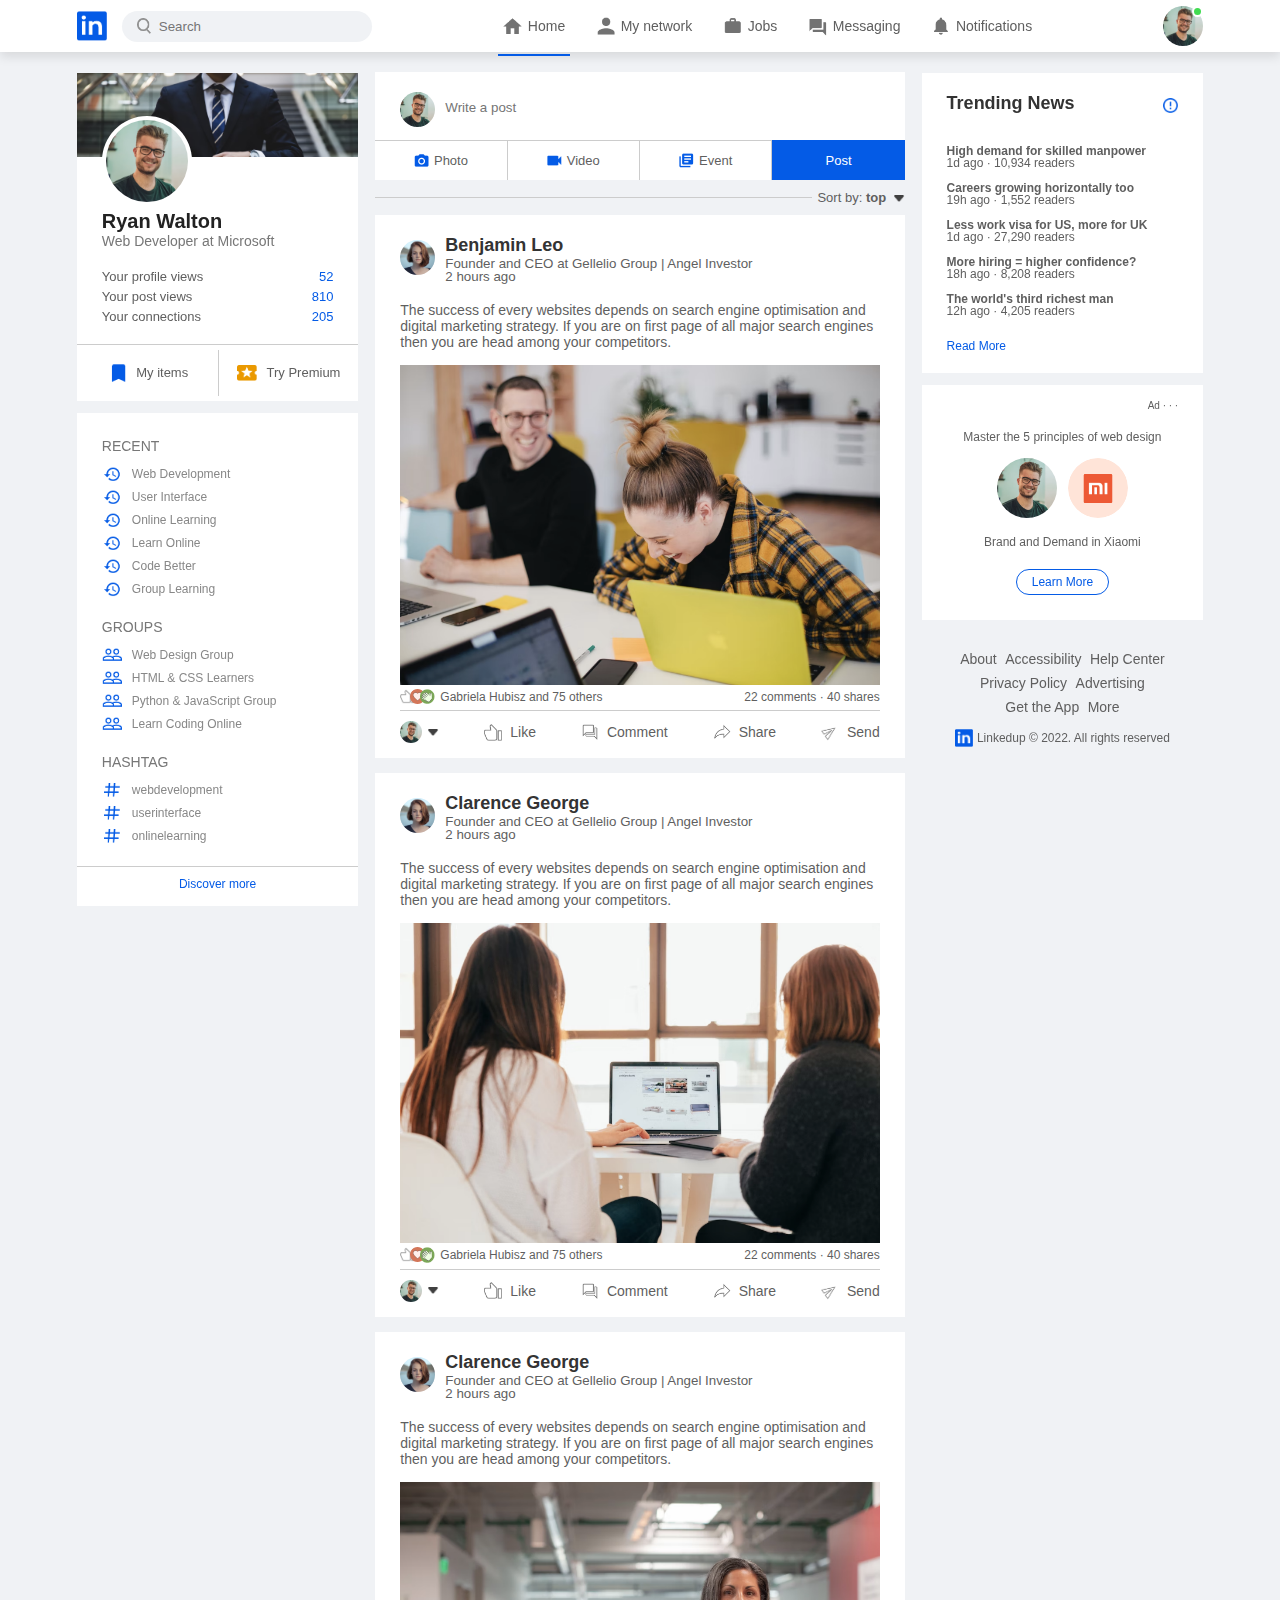
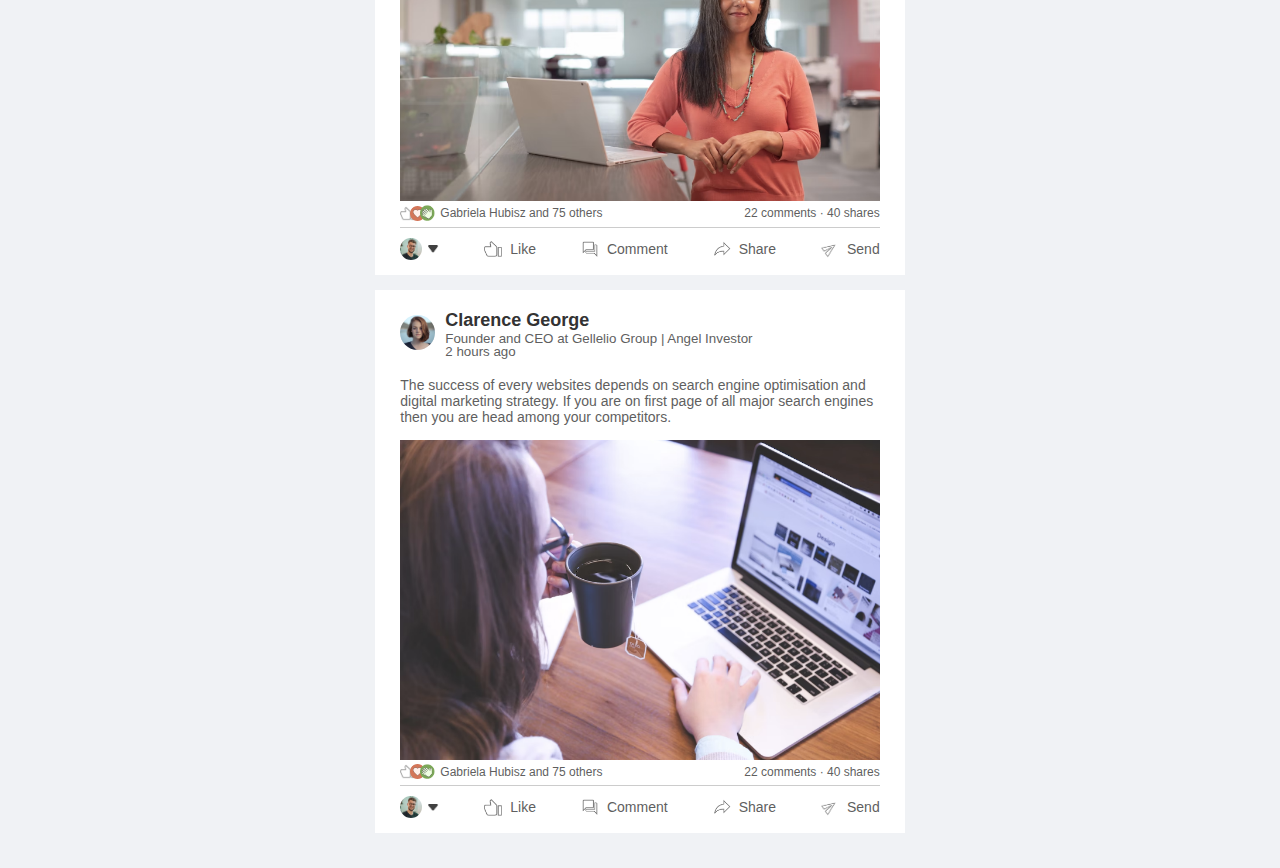
==== commit cf792460: "done" ====
--- a/index.html
+++ b/index.html
@@ -405,6 +405,13 @@
 
     function toggleActivity(){
         sideActivity.classList.toggle("open-activity");
+
+        if(sideActivity.classList.contains("open-activity")){
+            moreLink.innerHTML = "Show less <b>-</b>";
+        }
+        else{
+            moreLink.innerHTML = "Show more <b>+</b>";
+        }
     }
 
 </script>
--- a/style.css
+++ b/style.css
@@ -702,6 +702,9 @@
 .profile-footer .copyright-msg{
     justify-content: flex-start;
 }
+#showMoreLink{
+    display: none;
+}
 /*-------------media-query-for-small-screen-------------*/
 @media only screen and (max-width: 600px){
     .search-box{
